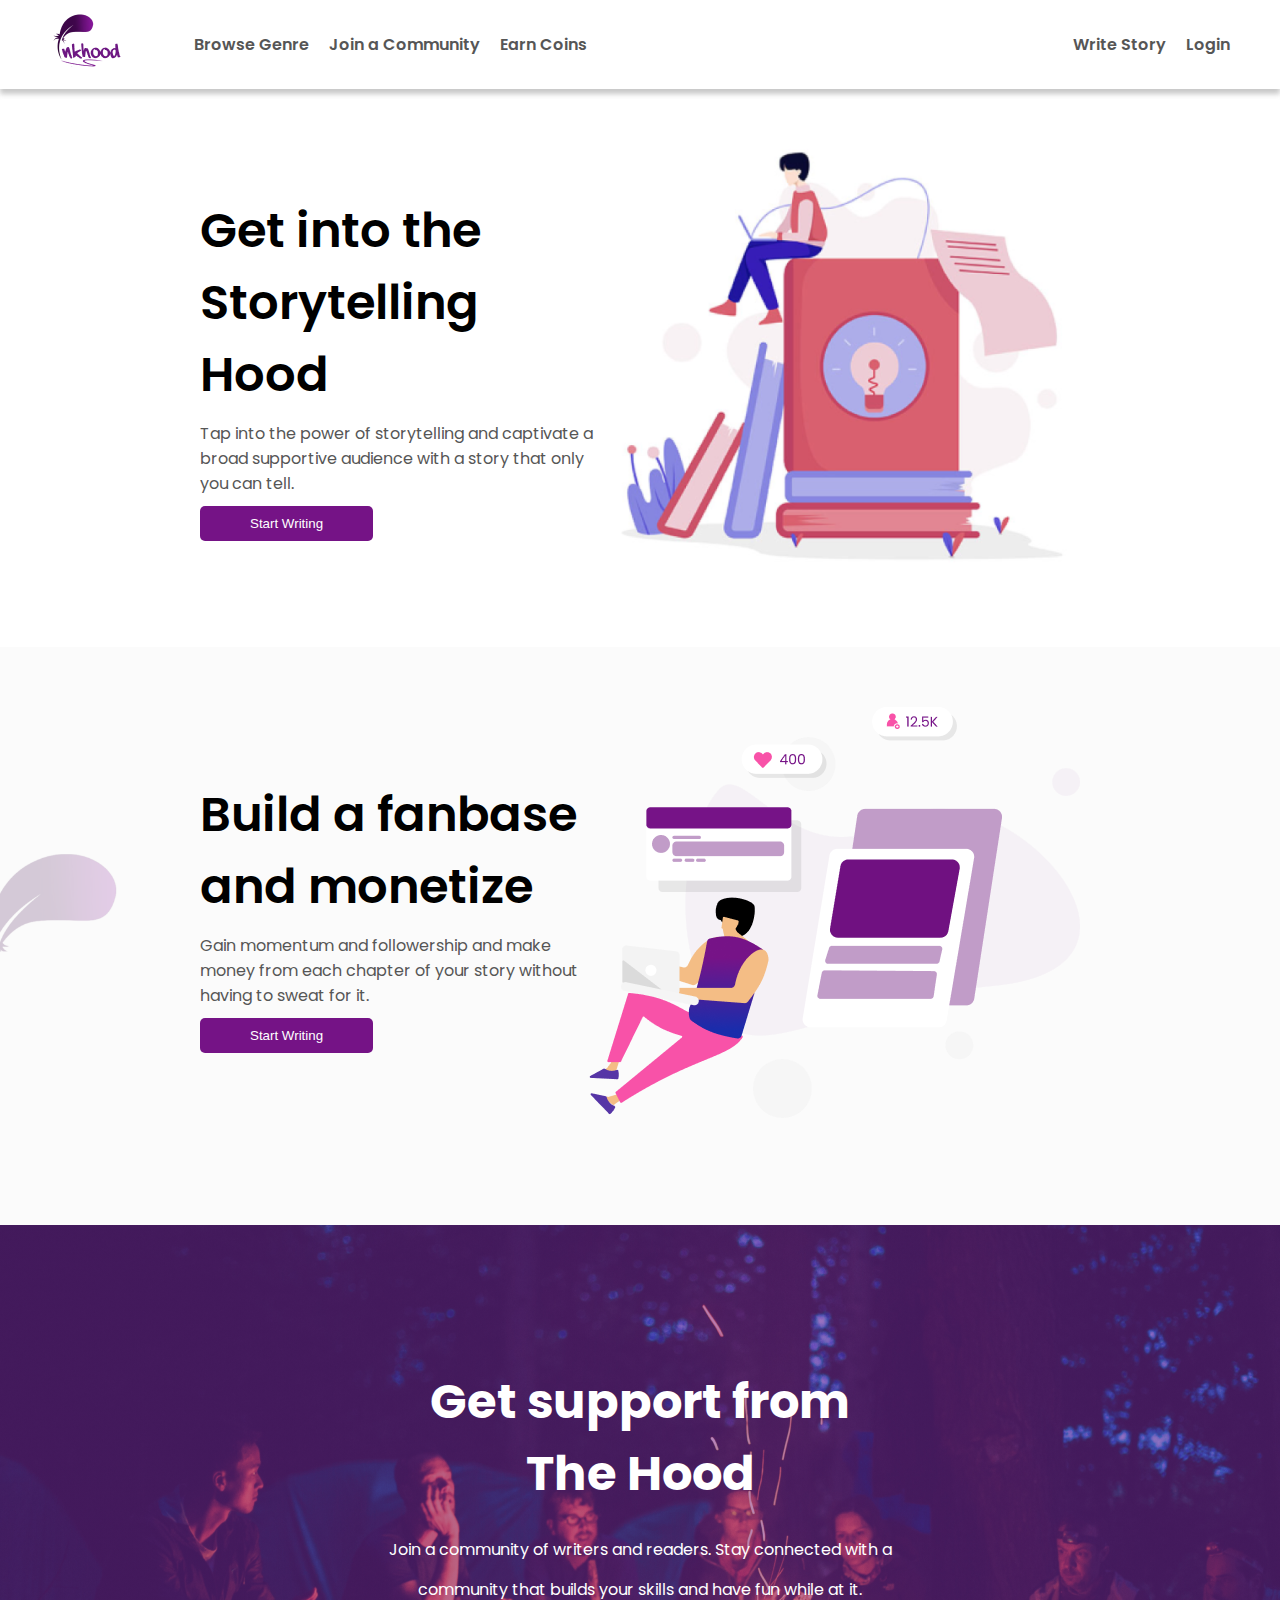
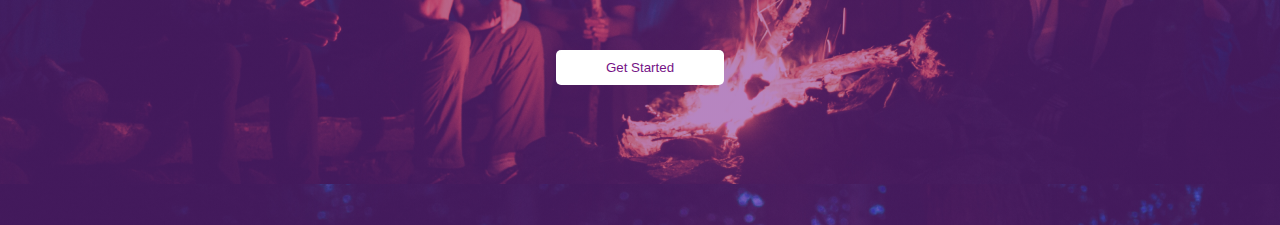
==== index.html @ d0a5e7ab "first commit" ====
<!DOCTYPE html>
<html lang="en">

<head>
    <meta charset="UTF-8">
    <meta http-equiv="X-UA-Compatible" content="IE=edge">
    <meta name="viewport" content="width=device-width, initial-scale=1.0">
    <title>InkHood</title>
    <link rel="stylesheet" href="style.css">
</head>

<body>

    <!-- Mobile overlay -->
    <div class="overlay">
        <ul class="over">
            <li><a href="">Browse Genre</a></li>
            <li><a href="">Join a Community</a></li>
            <li><a href="">Earn Coins</a></li>
        </ul>
        <ul class="lay">
            <li><a href="">Write Story</a></li>
            <li><a href="">Login</a></li>
        </ul>
    </div>
    <!-- navbar -->
    <nav>
        <div class="nav-logo">
            <img src="./img/inkhood.png" alt="">
        </div>
        <div class="hamburger">
            <div class="line"></div>
            <div class="line"></div>
            <div class="line"></div>
        </div>
        <ul class="links w-600">
            <li><a href="">Browse Genre</a></li>
            <li><a href="">Join a Community</a></li>
            <li><a href="">Earn Coins</a></li>
        </ul>
        <ul class="write-login w-600">
            <li><a href="">Write Story</a></li>
            <li><a href="">Login</a></li>
        </ul>
    </nav>


    <!-- sections -->
    <section>
        <!-- first section -->
        <div class="hood">
            <div class="storytelling">
                <h2 class="w-600">
                    Get into the
                    Storytelling Hood
                </h2>
                <p>
                    Tap into the power of storytelling and captivate a broad supportive audience with a story that only
                    you can tell.
                </p>
                <button class="btn-primary">Start Writing</button>
            </div>
            <div class="hood-img">
                <img src="./img/landing-image.png" alt="">
            </div>
        </div>

        <!-- second section -->
        <div class="build">
            <img src="./img/fanbase.png" alt="" class="fea">
            <div class="monetize">
                <h2 class="w-600">
                    Build a fanbase
                    and monetize
                </h2>
                <p>
                    Gain momentum and followership and make money from each chapter of your story without having to
                    sweat for it.
                </p>
                <button class="btn-primary">Start Writing</button>
            </div>
            <div class="build-img">
                <img src="./img/fan.png" alt="">
            </div>
        </div>

        <!-- third section -->
        <div class="community">
            <h2>
                Get support from
                The Hood
            </h2>
            <p>
                Join a community of writers and readers. Stay connected with a community that builds your skills and have fun while at it.
            </p>
            <button class="btn-start">Get Started</button>
        </div>
    </section>
    <script src="./main.js"></script>
</body>

</html>
---- style.css ----
@import url('https://fonts.googleapis.com/css2?family=Poppins:wght@400;500;600&display=swap');

:root {
    --primary: #751386;
    --community: rgba(117, 19, 134, 0.5);
    --font: "Poppins", sans-serif;
    --fanbase-bg: #E5E5E526;
    --main-bg: white;
    --community-bg: #7011810F;
    --text: black;
    --white: white;
    --light-text: #565656;
}

/* css resets */

* {
    margin: 0;
    padding: 0;
    box-sizing: border-box;
}

*::before,
*::after {
    box-sizing: border-box;
}

body {
    font-family: var(--font);
    position: relative;
}


ul {
    list-style: none;
}

a {
    text-decoration: none;
    color: var(--light-text);
}


/* some utilty classes */

.w-400 {
    font-weight: 400;
}

.w-500 {
    font-weight: 500;
}

.w-600 {
    font-weight: 600;
}

.btn-primary {
    color: var(--white);
    background: var(--primary);
}

.btn-start {
    background: var(--white);
    color: var(--primary);
}

button {
    padding: 10px 50px;
    border: none;
    border-radius: 5px;
}


/* styling */

/* nav-styling */

nav {
    padding: 10px 50px;
    display: flex;
    align-items: center;
    box-shadow: 0 5px 5px rgba(182, 182, 182, 0.75);
}

.links,
.write-login {
    /* display: none; */
    /* margin-left: auto; */
    display: flex;
}

.links {
    margin-left: 50px;
}

.links li,
.write-login li {
    margin-left: 20px;
}

.write-login {
    margin-left: auto;
}

.hamburger {
    margin-left: auto;
    display: none;
}

.overlay {
    display: none;
}

.line {
    width: 30px;
    height: 5px;
    background: var(--light-text);
    margin-bottom: 5px;
    border-radius: 10px;
}

@media screen and (max-width: 800px) {

    .links,
    .write-login {
        display: none;
    }

    nav {
        padding: 10px 20px;
    }

    .hamburger {
        display: block;
        cursor: pointer;
    }

    /* overlay styling for mobile design */
    .overlay.show {
        display: block;
        position: absolute;
        padding: 20px;
        background: gray;
        width: 90%;
        left: 5%;
        top: 120px;
        text-align: center;
        border-radius: 20px;
    }

    .over li,
    .lay li {
        margin-bottom: 10px;
    }

    .lay {
        margin-top: 30px;
    }
}



/* section styling */


/* fisrt section  and second section*/
.hood,
.build {
    margin-top: 50px;
    /* padding-right: 150px;
    padding-left: 250px; */
    padding-inline: 200px;
    display: grid;
    grid-template-columns: repeat(2, 1fr);
    align-items: center;
}



.build {
    position: relative;
    background: var(--fanbase-bg);
    padding-top: 60px;
    padding-bottom: 100px;
}

.fea {
    position: absolute;
    width: 120px;
}

.storytelling h2,
.monetize h2 {
    font-size: 3rem;
    color: var(--text);
    margin-bottom: 10px;
}

.storytelling p,
.monetize p {
    color: var(--light-text);
    margin-bottom: 10px;
}


@media screen and (max-width: 1000px) {

    .hood,
    .build {
        padding-inline: 150px;
    }
}


@media screen and (max-width: 950px) {

    .hood,
    .build {
        padding-inline: 60px;
    }
}


@media screen and (max-width: 800px) {

    .hood,
    .build {
        display: flex;
        padding: 0;
        flex-direction: column;
        align-items: center;
    }

    .build{
        padding-bottom: 50px;
    }

    .storytelling,
    .monetize {
        text-align: center;
        padding-inline: 40px;
    }

    .hood-img,
    .build-img {
        margin-top: 20px;
    }

    .hood-img img,
    .build-img img {
        width: 100%;
    }

    .fea {
        left: 0;
    }
}  


/* third section */

.community{
    color: var(--white);
    width: 100%;
    height: 600px;
    display: flex;
    flex-direction: column;
    align-items: center;
    justify-content: center;
    text-align: center;
    background-position: center;
    background:
        linear-gradient(rgba(118, 19, 135, 0.5),rgba(118, 19, 135, 0.5)),
        url("./img/support.png");
}


.community h2{
    font-size: 3rem;
    width: 35%;
}
.community p{
    width: 40%;
    margin-top: 20px;
    line-height: 40px;
    margin-bottom: 40px;
}

@media screen and (max-width: 850px) {
    .community h2{
        width: 60%;
    }
    .community p{
        width: 60%;
    }
}

@media screen and (max-width: 600px) {
    .community h2, .community p{
        width: 100%;
    }
}
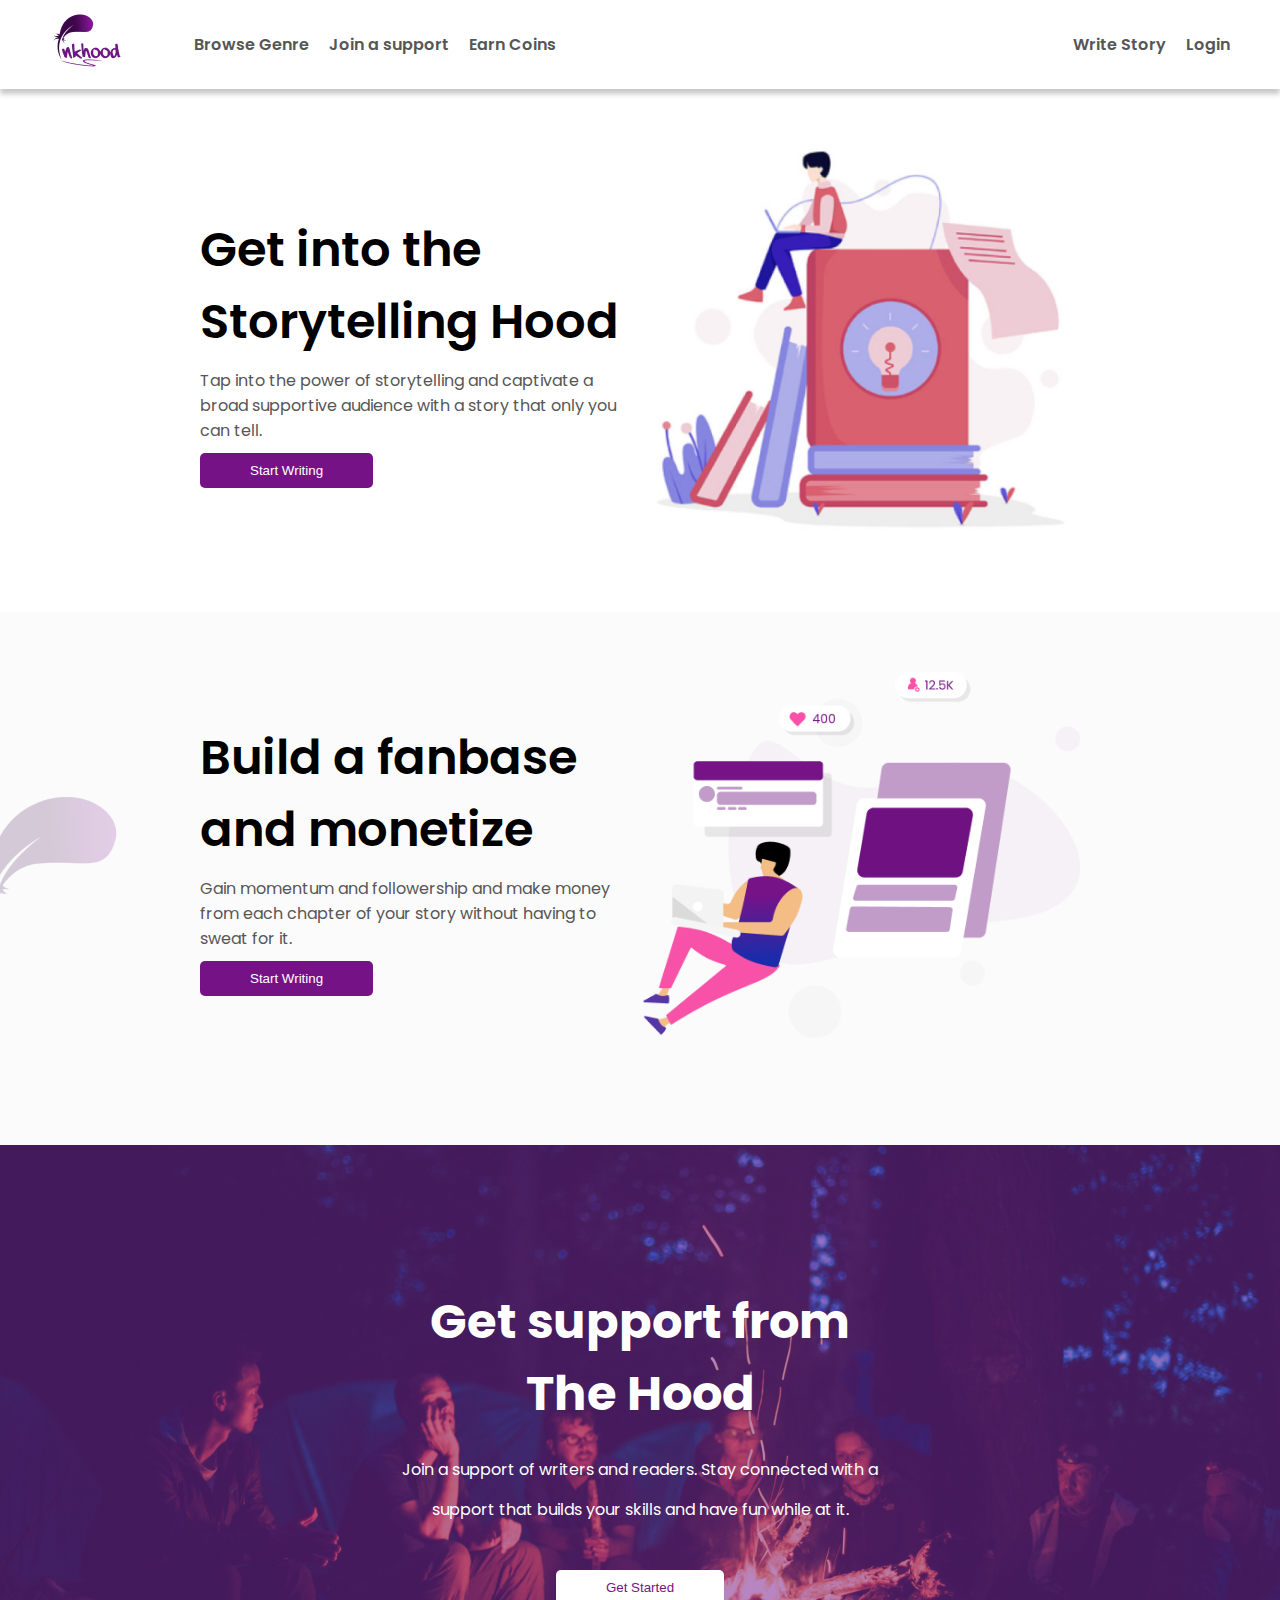
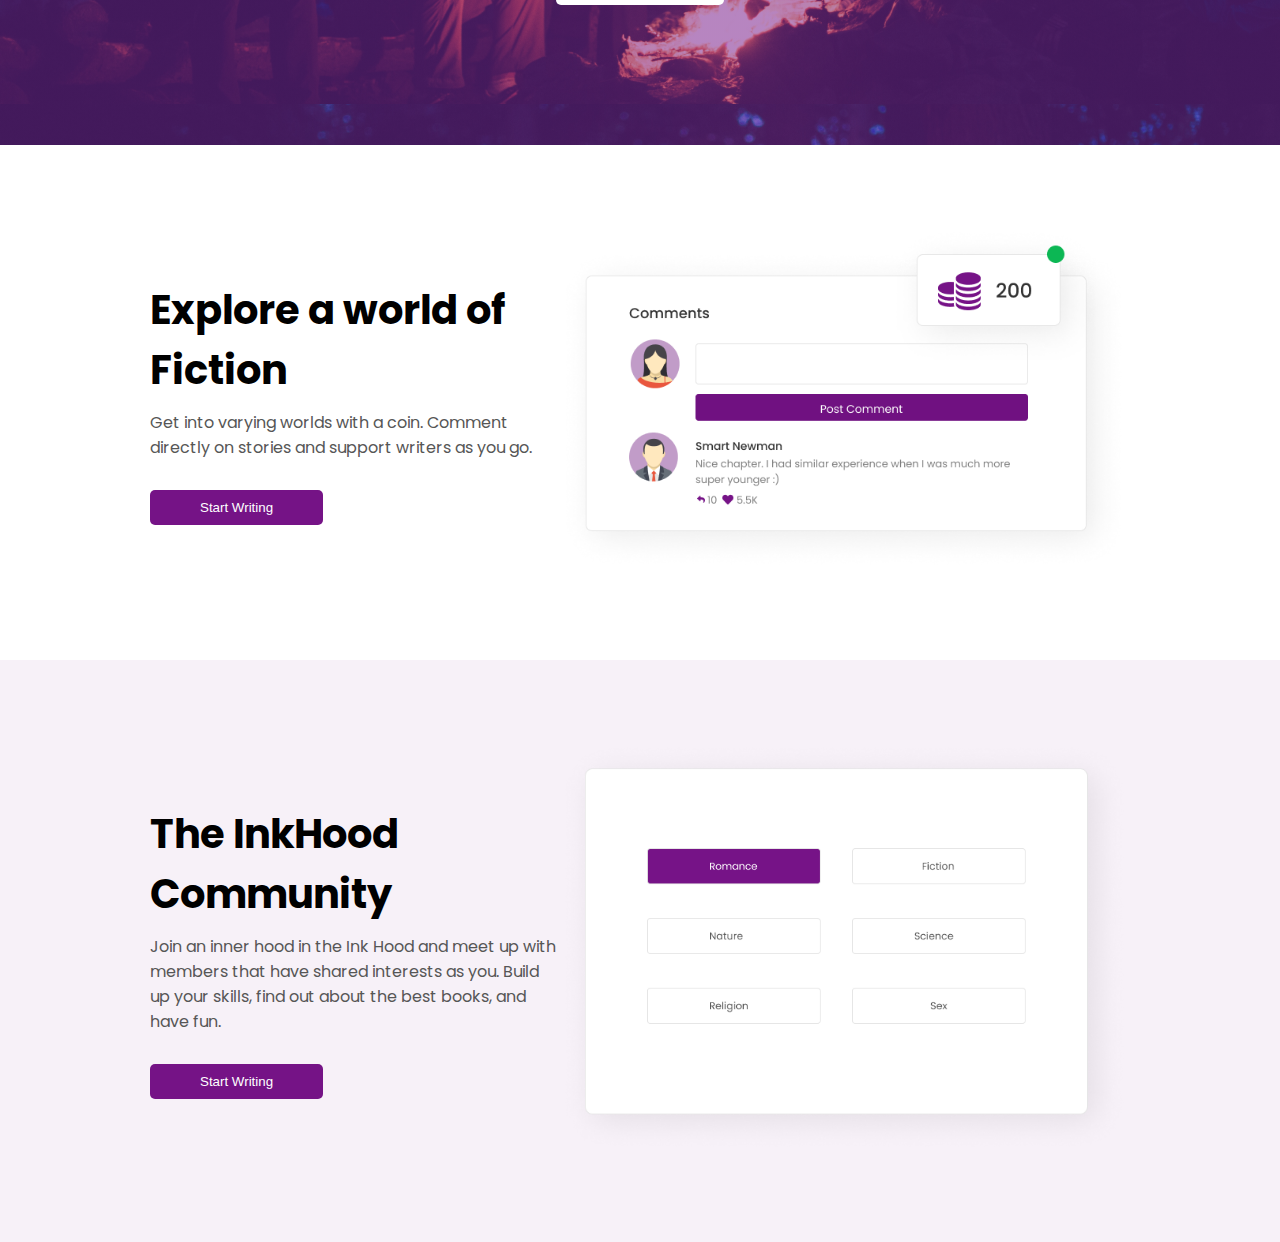
==== commit 87158a10: "added animation to hamburger menu" ====
--- a/index.html
+++ b/index.html
@@ -15,7 +15,7 @@
     <div class="overlay">
         <ul class="over">
             <li><a href="">Browse Genre</a></li>
-            <li><a href="">Join a Community</a></li>
+            <li><a href="">Join a support</a></li>
             <li><a href="">Earn Coins</a></li>
         </ul>
         <ul class="lay">
@@ -29,13 +29,13 @@
             <img src="./img/inkhood.png" alt="">
         </div>
         <div class="hamburger">
-            <div class="line"></div>
-            <div class="line"></div>
-            <div class="line"></div>
+            <span></span>
+            <span></span>
+            <span></span>
         </div>
         <ul class="links w-600">
             <li><a href="">Browse Genre</a></li>
-            <li><a href="">Join a Community</a></li>
+            <li><a href="">Join a support</a></li>
             <li><a href="">Earn Coins</a></li>
         </ul>
         <ul class="write-login w-600">
@@ -85,15 +85,47 @@
         </div>
 
         <!-- third section -->
-        <div class="community">
+        <div class="support">
             <h2>
                 Get support from
                 The Hood
             </h2>
             <p>
-                Join a community of writers and readers. Stay connected with a community that builds your skills and have fun while at it.
+                Join a support of writers and readers. Stay connected with a support that builds your skills and have fun while at it.
             </p>
             <button class="btn-start">Get Started</button>
+        </div>
+
+        <!-- fourth section  -->
+        <div class="fiction">
+            <div class="explore">
+                <h3>
+                    Explore a world of Fiction
+                </h3>
+                <p>
+                    Get into varying worlds with a coin. Comment directly on stories and support writers as you go.
+                </p>
+                <button class="btn-primary">Start Writing</button>
+            </div>
+            <div class="fiction-img">
+                <img src="./img/fiction.png" alt="">
+            </div>
+        </div>
+
+        <!-- fifth section -->
+        <div class="community">
+            <div class="join">
+                <h3>
+                    The InkHood Community
+                </h3>
+                <p>
+                    Join an inner hood in the Ink Hood and meet up with members that have shared interests as you. Build up your skills, find out about the best books, and have fun.
+                </p>
+                <button class="btn-primary">Start Writing</button>
+            </div>
+            <div class="community-img">
+                <img src="./img/community.png" alt="">
+            </div>
         </div>
     </section>
     <script src="./main.js"></script>
--- a/style.css
+++ b/style.css
@@ -2,11 +2,11 @@
 
 :root {
     --primary: #751386;
-    --community: rgba(117, 19, 134, 0.5);
+    --support: rgba(117, 19, 134, 0.5);
     --font: "Poppins", sans-serif;
     --fanbase-bg: #E5E5E526;
     --main-bg: white;
-    --community-bg: #7011810F;
+    --support-bg: #7011810F;
     --text: black;
     --white: white;
     --light-text: #565656;
@@ -103,22 +103,78 @@
     margin-left: auto;
 }
 
+
+
+.overlay {
+    display: none;
+}
+
 .hamburger {
     margin-left: auto;
     display: none;
-}
-
-.overlay {
-    display: none;
-}
-
-.line {
+    width: 50px;
+    position: relative;
+    height: 45px;
+    transform: rotate(0deg);
+    transition: .5s ease-in-out;
+  cursor: pointer;
+}
+
+.hamburger span{
+    display: block;
+  position: absolute;
+  height: 7px;
+  width: 100%;
+  background: var(--light-text);
+  border-radius: 9px;
+  opacity: 1;
+  left: 0;
+  transform: rotate(0deg);
+  transition: .25s ease-in-out;
+}
+
+.hamburger span:nth-child(1) {
+    top: 0px;
+  }
+  
+.hamburger span:nth-child(2) {
+    top: 18px;
+  }
+  
+.hamburger span:nth-child(3) {
+    top: 36px;
+  }
+
+  .hamburger.open span:nth-child(1) {
+    top: 18px;
+    -webkit-transform: rotate(135deg);
+    -moz-transform: rotate(135deg);
+    -o-transform: rotate(135deg);
+    transform: rotate(135deg);
+  }
+  
+  .hamburger.open span:nth-child(2) {
+    opacity: 0;
+    left: -60px;
+  }
+  
+  .hamburger.open span:nth-child(3) {
+    top: 18px;
+    -webkit-transform: rotate(-135deg);
+    -moz-transform: rotate(-135deg);
+    -o-transform: rotate(-135deg);
+    transform: rotate(-135deg);
+  }
+  
+  
+
+/* .line {
     width: 30px;
     height: 5px;
     background: var(--light-text);
     margin-bottom: 5px;
     border-radius: 10px;
-}
+} */
 
 @media screen and (max-width: 800px) {
 
@@ -141,7 +197,7 @@
         display: block;
         position: absolute;
         padding: 20px;
-        background: gray;
+        background: lightgray;
         width: 90%;
         left: 5%;
         top: 120px;
@@ -156,6 +212,12 @@
 
     .lay {
         margin-top: 30px;
+    }
+
+    .over li a,
+    .lay li a{
+        color: var(--white);
+        font-weight: 600;
     }
 }
 
@@ -203,6 +265,11 @@
     margin-bottom: 10px;
 }
 
+.hood-img img,
+.build-img img {
+    width: 100%;
+}
+
 
 @media screen and (max-width: 1000px) {
 
@@ -244,13 +311,12 @@
 
     .hood-img,
     .build-img {
-        margin-top: 20px;
-    }
-
-    .hood-img img,
-    .build-img img {
-        width: 100%;
-    }
+        margin-top: 80px;
+        padding-inline: 30px;
+
+    }
+
+   
 
     .fea {
         left: 0;
@@ -260,7 +326,7 @@
 
 /* third section */
 
-.community{
+.support{
     color: var(--white);
     width: 100%;
     height: 600px;
@@ -276,11 +342,11 @@
 }
 
 
-.community h2{
+.support h2{
     font-size: 3rem;
     width: 35%;
 }
-.community p{
+.support p{
     width: 40%;
     margin-top: 20px;
     line-height: 40px;
@@ -288,16 +354,56 @@
 }
 
 @media screen and (max-width: 850px) {
-    .community h2{
+    
+    .support h2{
         width: 60%;
     }
-    .community p{
+    .support p{
         width: 60%;
     }
 }
 
 @media screen and (max-width: 600px) {
-    .community h2, .community p{
+    .support{
+        padding-inline: 20px;
+    }
+    .support h2, .support p{
         width: 100%;
     }
-}+}
+
+
+
+/* fourth section and fifth section */
+.fiction, .community{
+    padding-inline: 150px;
+    display: grid;
+    grid-template-columns: 1fr 1.4fr;
+    align-items: center;
+    padding-top: 80px;
+    padding-bottom: 80px;
+    /* gap: 20px; */
+}
+
+.fiction-img img, .community-img img{
+    width: 100%;
+}
+
+.community{
+    background: var(--support-bg);
+}
+
+
+.fiction h3, .community h3{
+    font-size: 2.5rem;
+    margin-bottom: 10px;
+}
+
+.fiction p, .community p{
+    color: var(--light-text);
+    margin-bottom: 30px;
+}
+
+/* @media screen and (max-width: ){
+    
+} */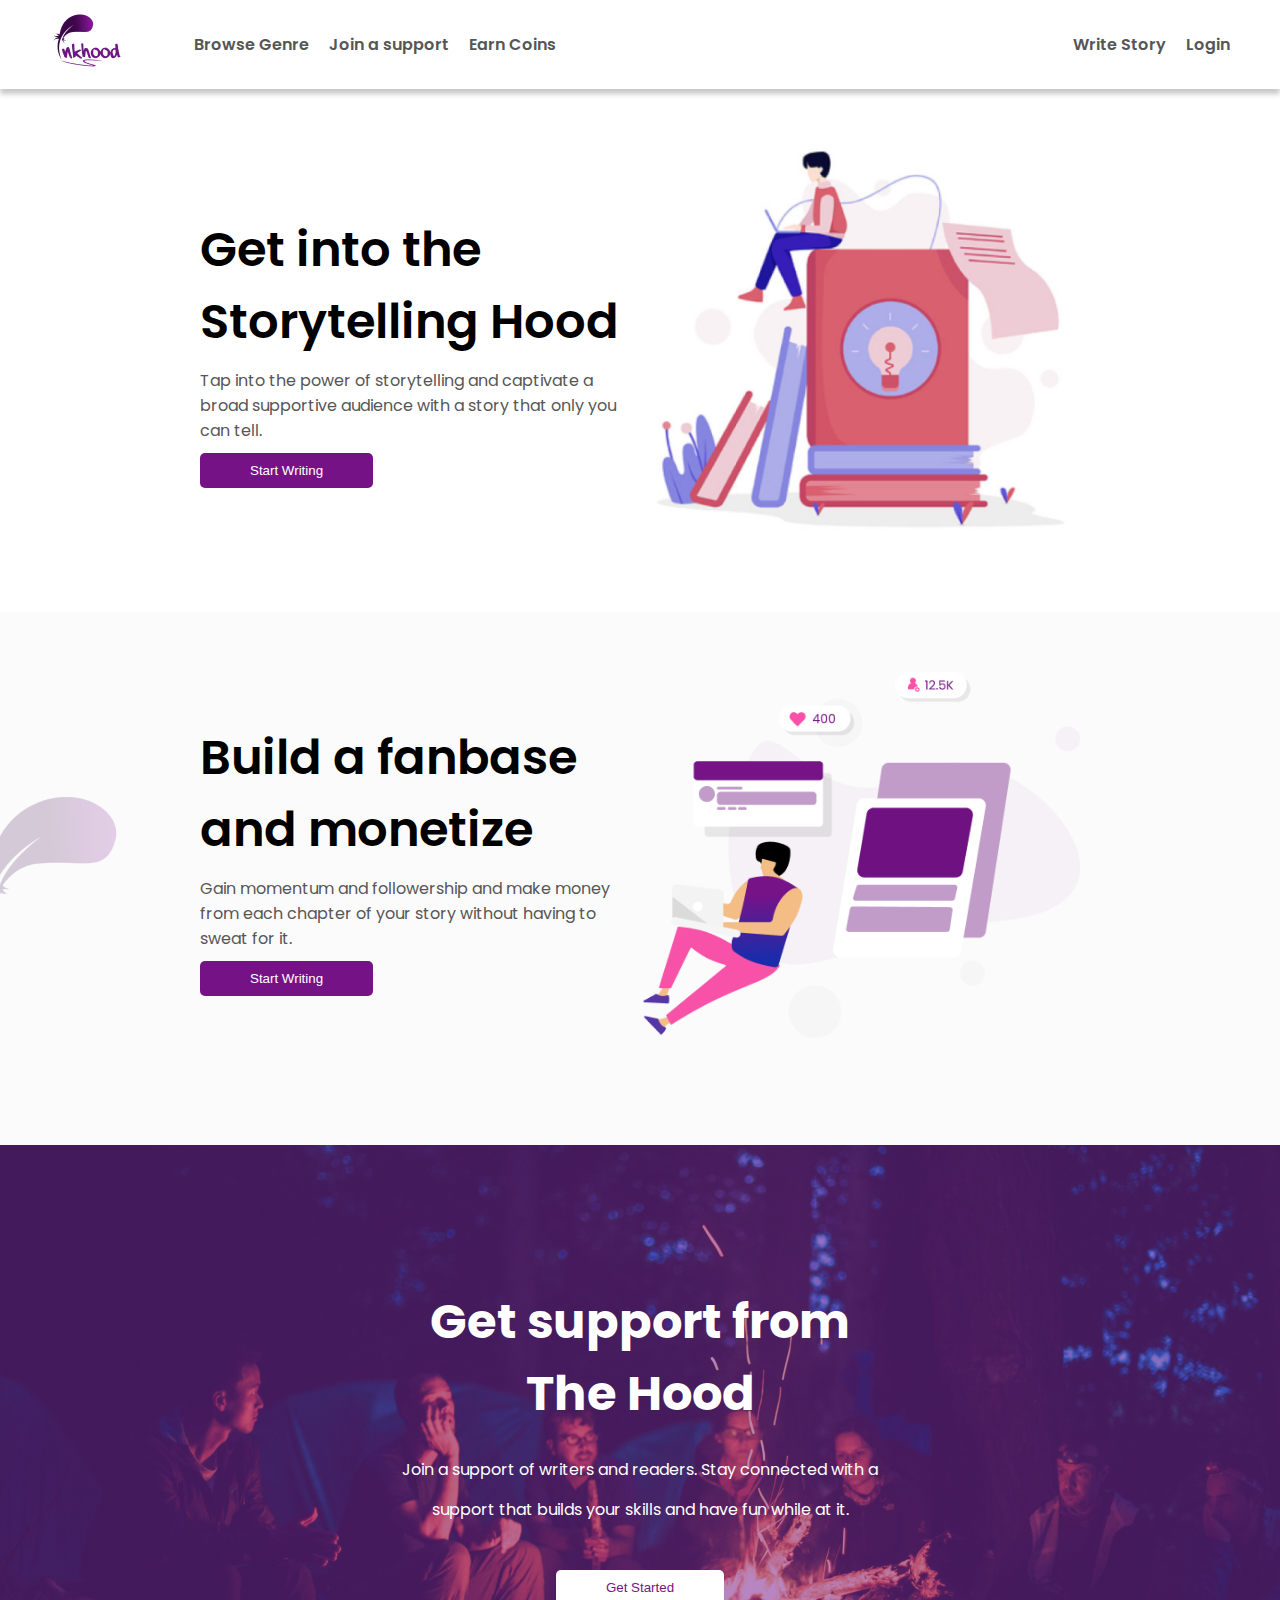
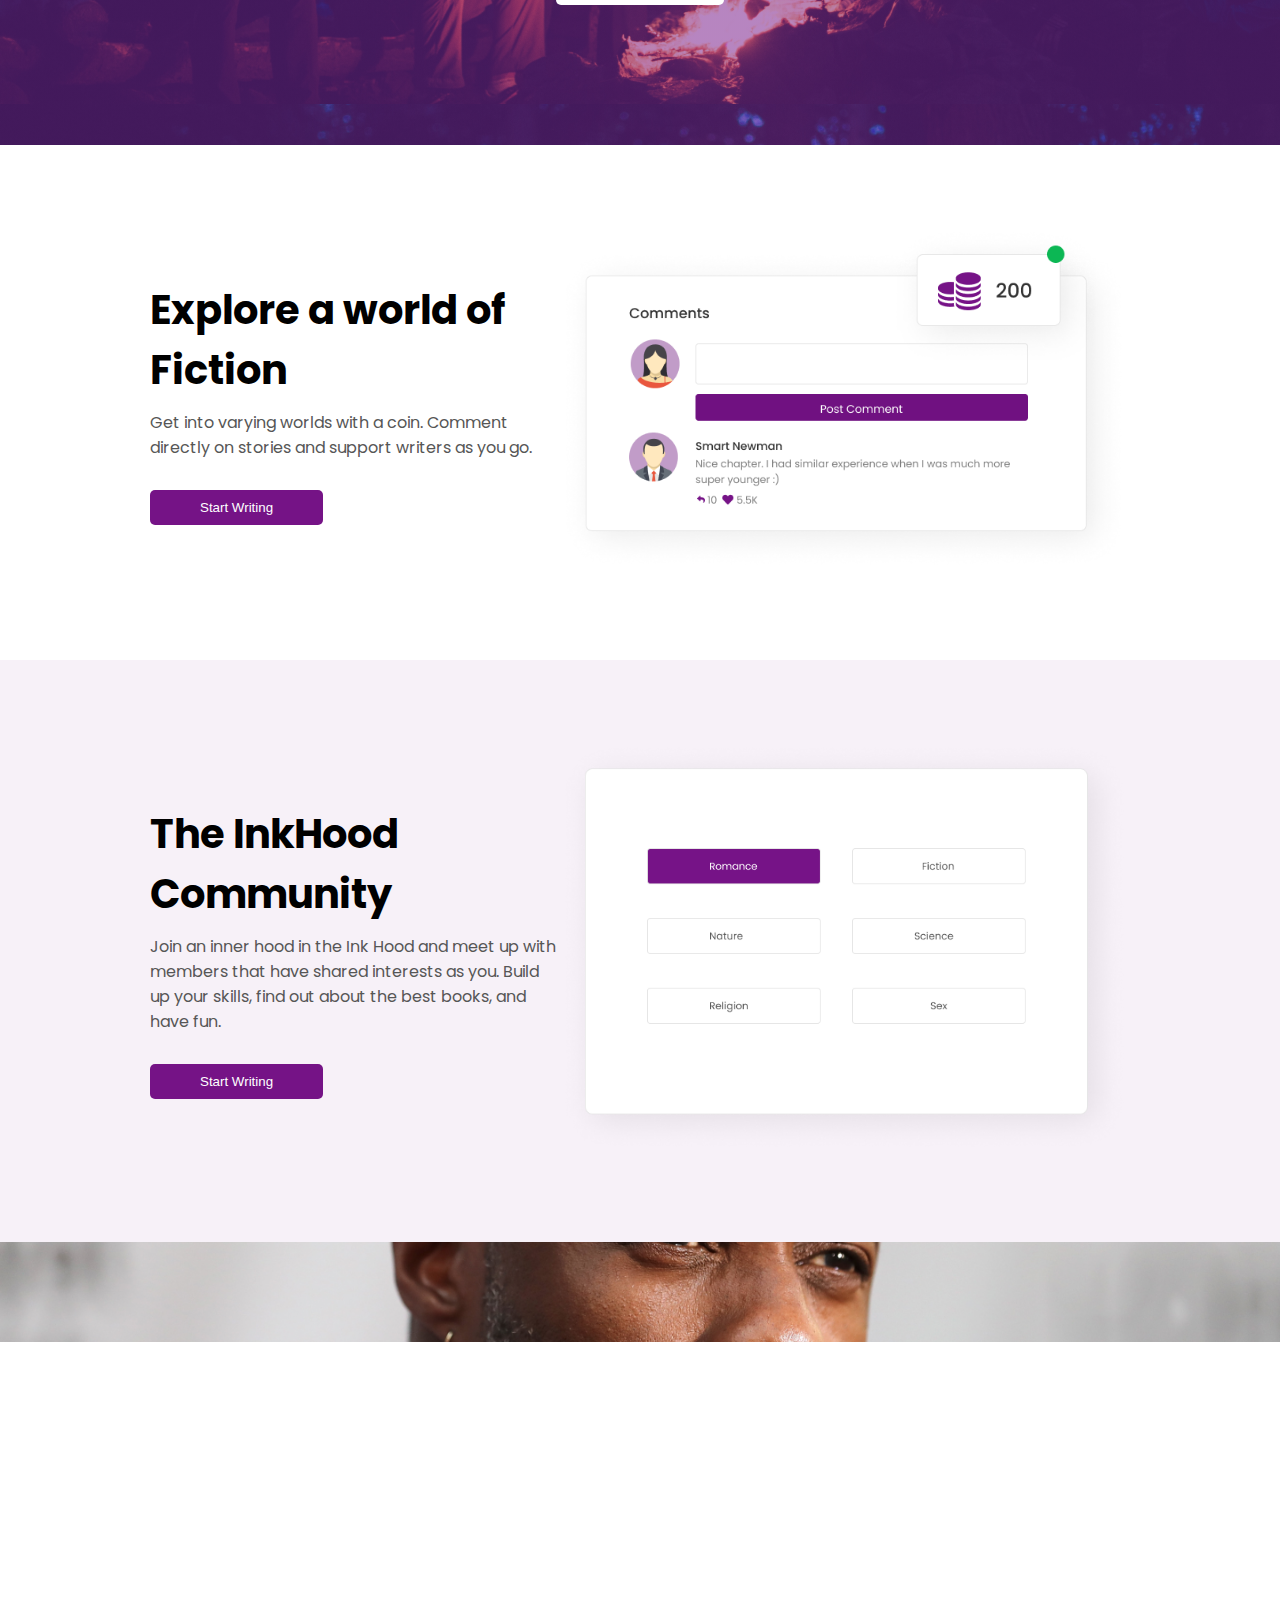
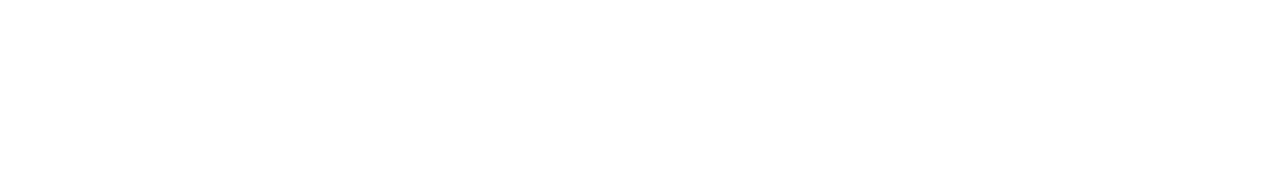
==== commit 98c33320: "footer initiation" ====
--- a/index.html
+++ b/index.html
@@ -7,6 +7,7 @@
     <meta name="viewport" content="width=device-width, initial-scale=1.0">
     <title>InkHood</title>
     <link rel="stylesheet" href="style.css">
+    <link rel="shortcut icon" href="./img/inkhood.png" type="image/x-icon">
 </head>
 
 <body>
@@ -127,7 +128,15 @@
                 <img src="./img/community.png" alt="">
             </div>
         </div>
+
+        <!-- last section -->
+        <div class="alba">
+
+        </div>
     </section>
+    <footer>
+
+    </footer>
     <script src="./main.js"></script>
 </body>
 
--- a/style.css
+++ b/style.css
@@ -406,4 +406,63 @@
 
 /* @media screen and (max-width: ){
     
-} */+} */
+
+@media screen and (max-width: 1000px) {
+
+    .fiction, .community{
+        padding-inline: 150px;
+
+    }
+}
+
+
+@media screen and (max-width: 950px) {
+
+    .fiction, .community {
+        padding-inline: 60px;
+    }
+}
+
+
+@media screen and (max-width: 800px) {
+
+    .fiction, .community {
+        display: flex;
+        padding: 0;
+        flex-direction: column;
+        align-items: center;
+        padding-top: 50px;
+    }
+
+    .community{
+        padding-bottom: 50px;
+    }
+
+    .explore,
+    .join {
+        text-align: center;
+        padding-inline: 40px;
+    }
+
+    .fiction-img,
+    .community-img {
+        margin-top: 50px;
+        padding-inline: 30px;
+
+    }
+}  
+
+.alba{
+    width: 100%;
+    height: 100px;
+    background: url("./img/alba.png");
+    background-size: cover;
+    background-repeat: no-repeat;
+    background-position: center;
+}
+
+
+footer{
+    height: 50vh;
+}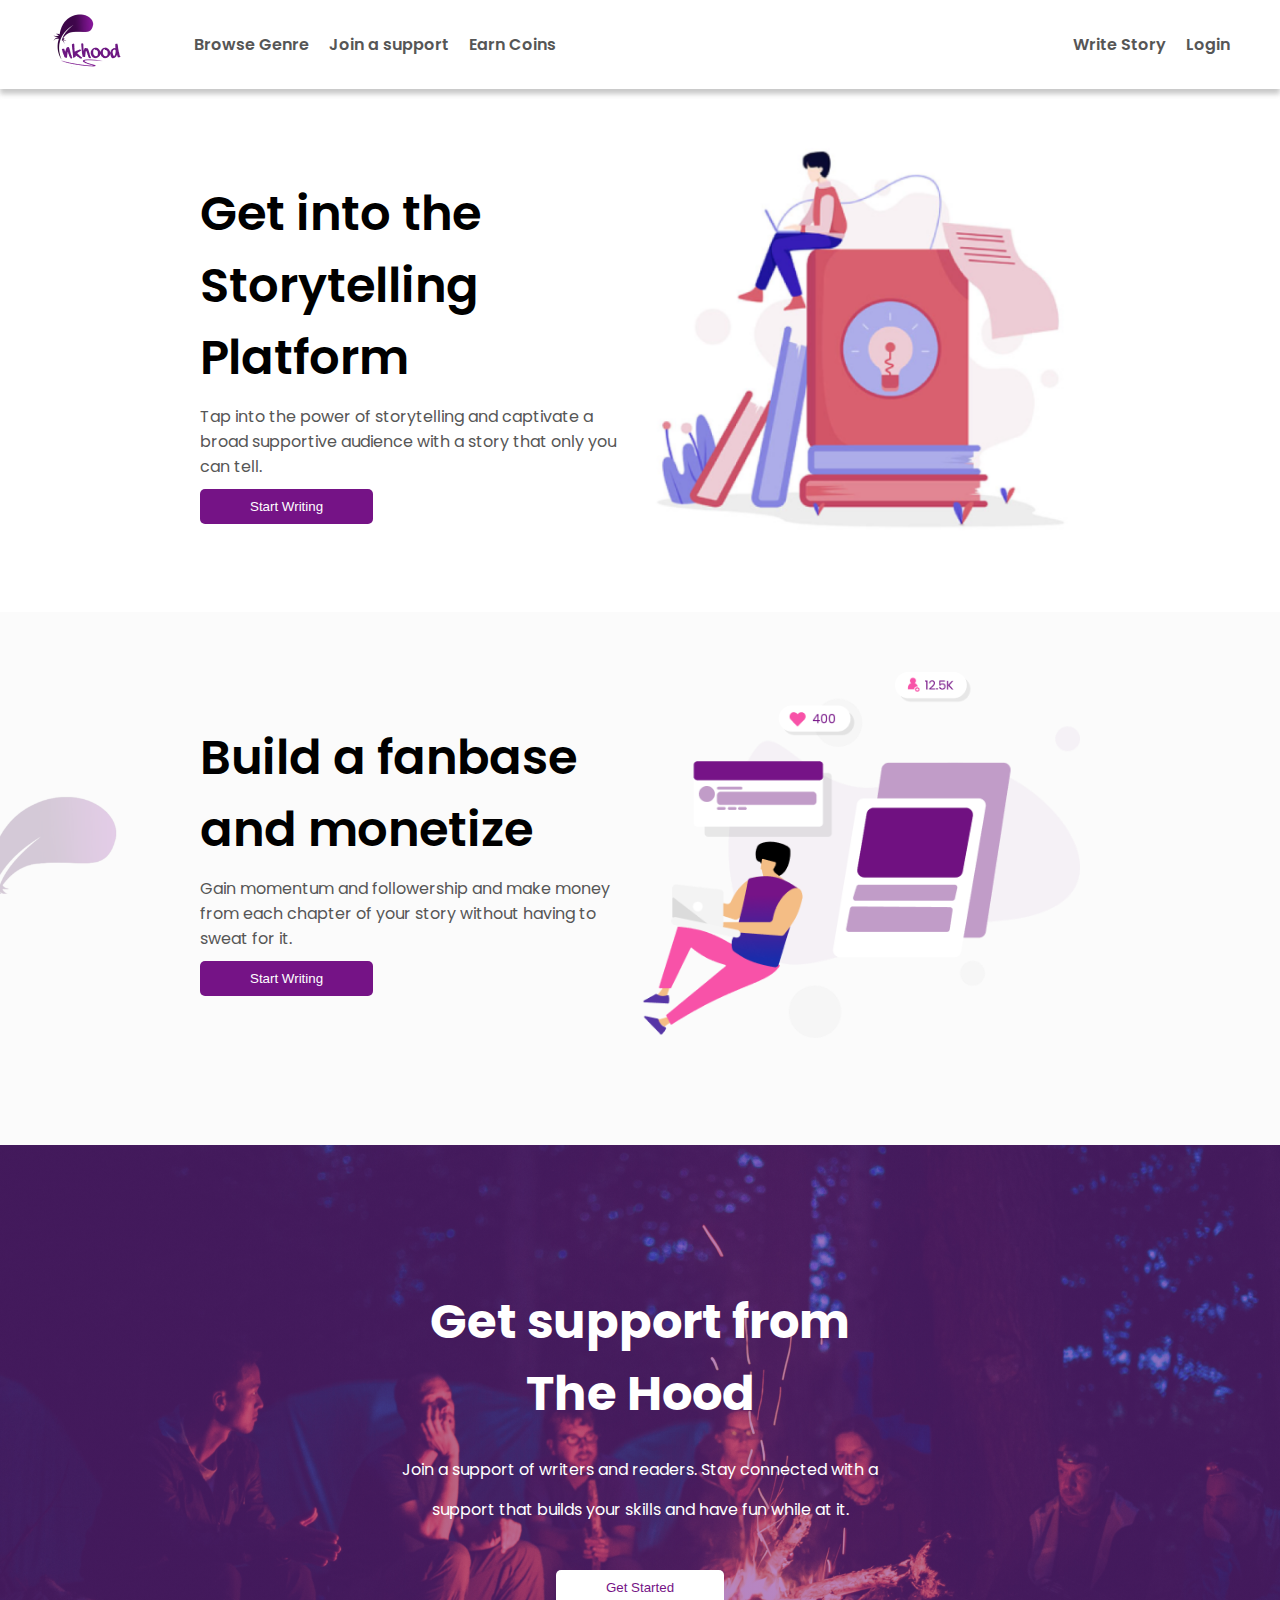
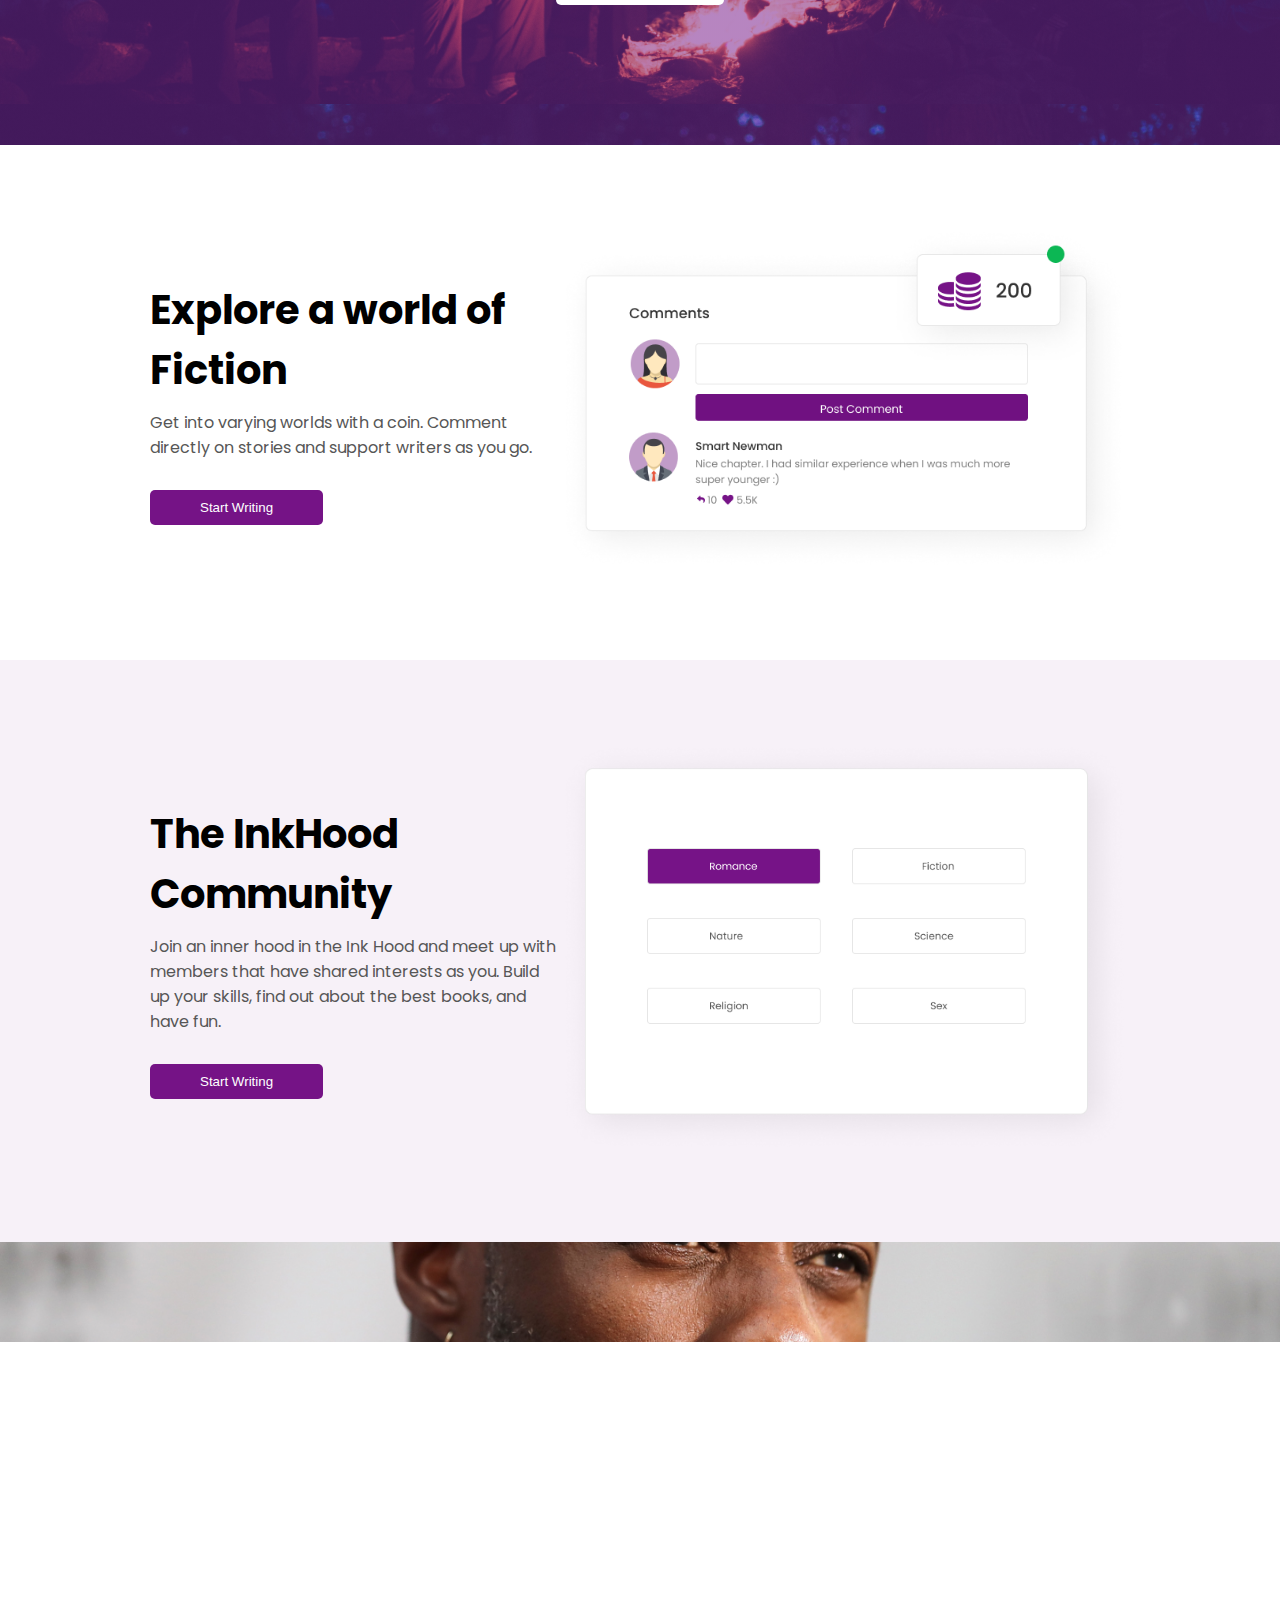
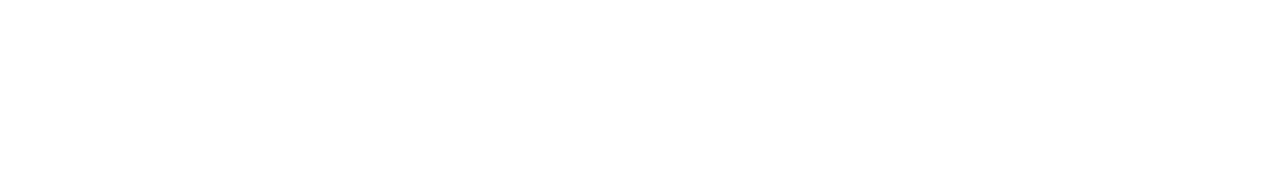
==== commit b2918463: "feature/Update Hero Title" ====
--- a/index.html
+++ b/index.html
@@ -53,7 +53,7 @@
             <div class="storytelling">
                 <h2 class="w-600">
                     Get into the
-                    Storytelling Hood
+                    Storytelling Platform
                 </h2>
                 <p>
                     Tap into the power of storytelling and captivate a broad supportive audience with a story that only
@@ -140,4 +140,4 @@
     <script src="./main.js"></script>
 </body>
 
-</html>+</html>
